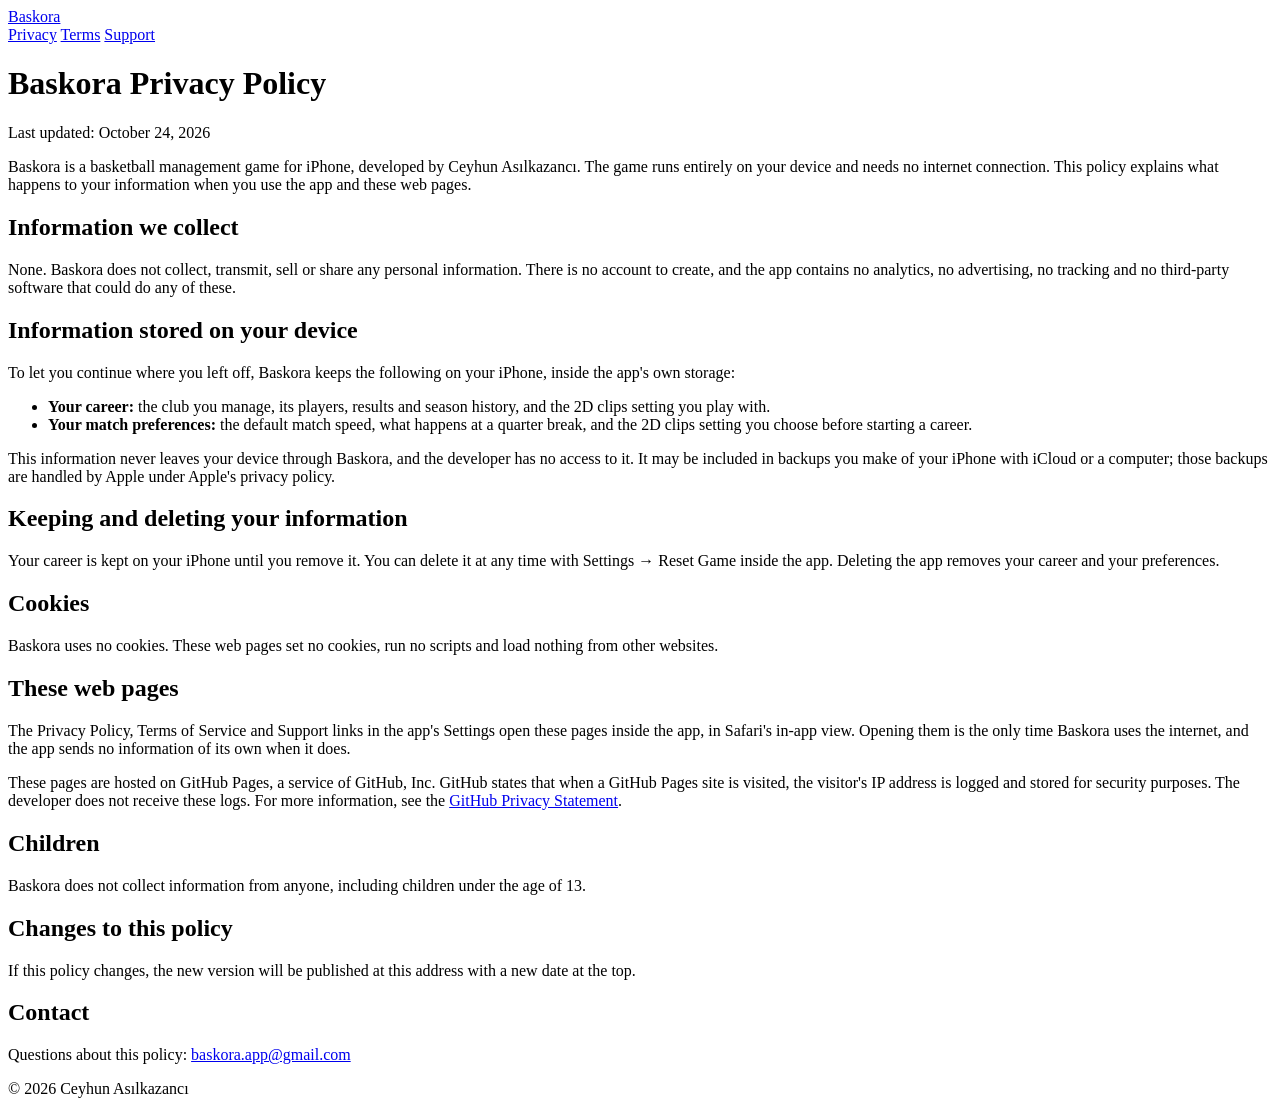
==== privacy.html @ f0aed23e "Add files via upload" ====
<!doctype html>
<html lang="en">
<head>
<meta charset="utf-8">
<meta name="viewport" content="width=device-width, initial-scale=1, viewport-fit=cover">
<title>Baskora Privacy Policy</title>
<meta name="description" content="Baskora collects no personal information. What the app keeps on your iPhone, and how these pages are hosted.">
<link rel="icon" type="image/png" href="favicon.png">
<link rel="apple-touch-icon" href="icon-192.png">
<link rel="stylesheet" href="style.css">
</head>
<body>
<div class="page">
  <header class="site">
    <a class="brand" href="./"><img src="icon-192.png" alt="">Baskora</a>
    <nav class="site" aria-label="Pages">
      <a href="privacy.html" aria-current="page">Privacy</a>
      <a href="terms.html">Terms</a>
      <a href="support.html">Support</a>
    </nav>
  </header>

  <main>
    <h1>Baskora Privacy Policy</h1>
    <p class="updated">Last updated: October 24, 2026</p>

    <p>Baskora is a basketball management game for iPhone, developed by Ceyhun Asılkazancı. The game runs entirely on your device and needs no internet connection. This policy explains what happens to your information when you use the app and these web pages.</p>

    <h2>Information we collect</h2>
    <p>None. Baskora does not collect, transmit, sell or share any personal information. There is no account to create, and the app contains no analytics, no advertising, no tracking and no third-party software that could do any of these.</p>

    <h2>Information stored on your device</h2>
    <p>To let you continue where you left off, Baskora keeps the following on your iPhone, inside the app's own storage:</p>
    <ul>
      <li><strong>Your career:</strong> the club you manage, its players, results and season history, and the 2D clips setting you play with.</li>
      <li><strong>Your match preferences:</strong> the default match speed, what happens at a quarter break, and the 2D clips setting you choose before starting a career.</li>
    </ul>
    <p>This information never leaves your device through Baskora, and the developer has no access to it. It may be included in backups you make of your iPhone with iCloud or a computer; those backups are handled by Apple under Apple's privacy policy.</p>

    <h2>Keeping and deleting your information</h2>
    <p>Your career is kept on your iPhone until you remove it. You can delete it at any time with Settings → Reset Game inside the app. Deleting the app removes your career and your preferences.</p>

    <h2>Cookies</h2>
    <p>Baskora uses no cookies. These web pages set no cookies, run no scripts and load nothing from other websites.</p>

    <h2>These web pages</h2>
    <p>The Privacy Policy, Terms of Service and Support links in the app's Settings open these pages inside the app, in Safari's in-app view. Opening them is the only time Baskora uses the internet, and the app sends no information of its own when it does.</p>
    <p>These pages are hosted on GitHub Pages, a service of GitHub, Inc. GitHub states that when a GitHub Pages site is visited, the visitor's IP address is logged and stored for security purposes. The developer does not receive these logs. For more information, see the <a href="https://docs.github.com/en/site-policy/privacy-policies/github-general-privacy-statement">GitHub Privacy Statement</a>.</p>

    <h2>Children</h2>
    <p>Baskora does not collect information from anyone, including children under the age of 13.</p>

    <h2>Changes to this policy</h2>
    <p>If this policy changes, the new version will be published at this address with a new date at the top.</p>

    <h2>Contact</h2>
    <div class="contact">
      <p>Questions about this policy: <a href="mailto:baskora.app@gmail.com">baskora.app@gmail.com</a></p>
    </div>
  </main>

  <footer class="site">© 2026 Ceyhun Asılkazancı</footer>
</div>
</body>
</html>
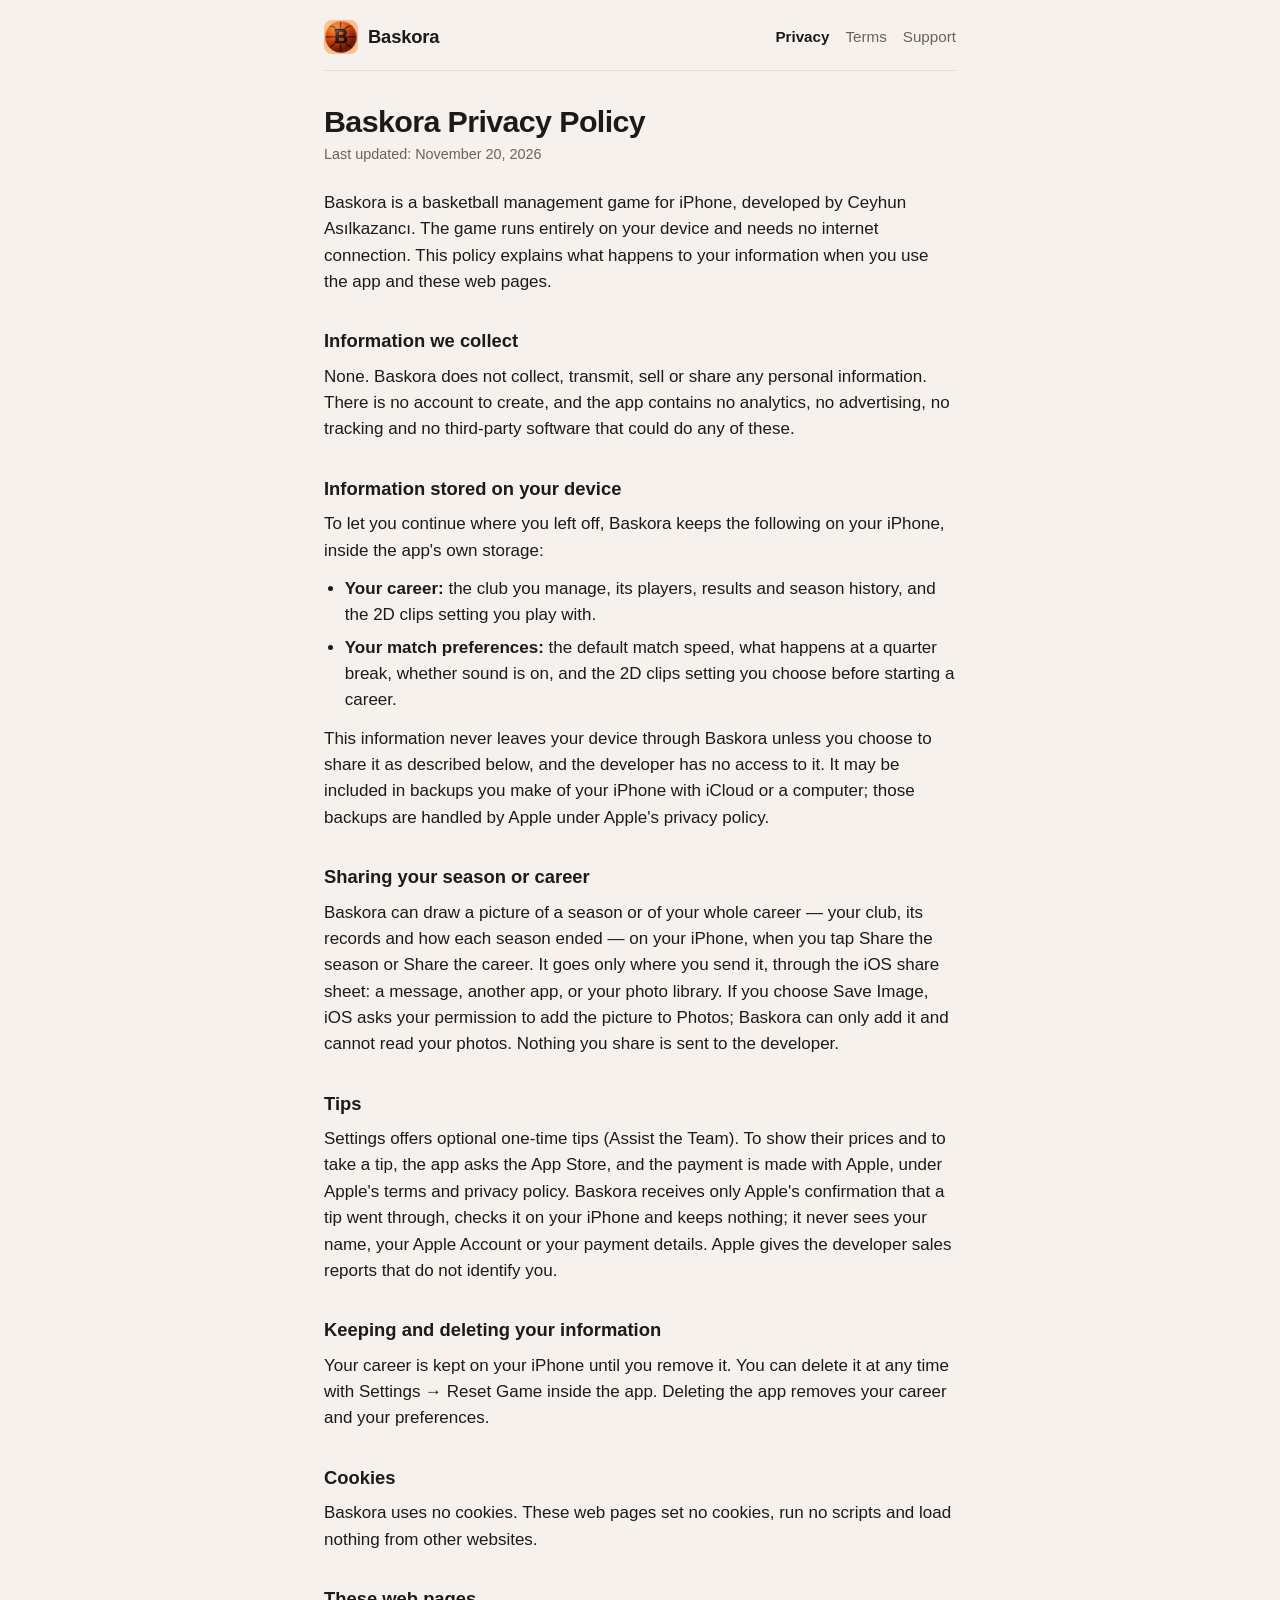
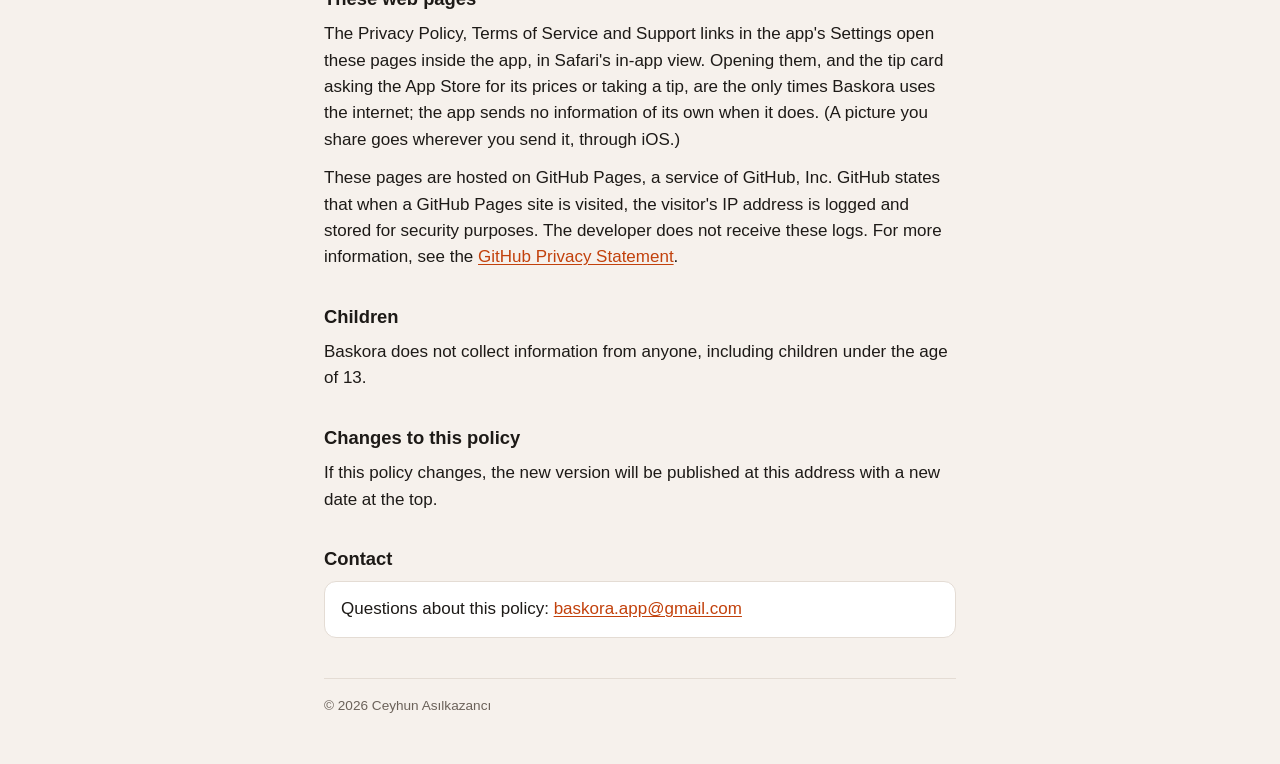
==== commit 91cef56b: "Update privacy.html" ====
--- a/privacy.html
+++ b/privacy.html
@@ -22,7 +22,7 @@
 
   <main>
     <h1>Baskora Privacy Policy</h1>
-    <p class="updated">Last updated: October 24, 2026</p>
+    <p class="updated">Last updated: November 20, 2026</p>
 
     <p>Baskora is a basketball management game for iPhone, developed by Ceyhun Asılkazancı. The game runs entirely on your device and needs no internet connection. This policy explains what happens to your information when you use the app and these web pages.</p>
 
@@ -33,9 +33,15 @@
     <p>To let you continue where you left off, Baskora keeps the following on your iPhone, inside the app's own storage:</p>
     <ul>
       <li><strong>Your career:</strong> the club you manage, its players, results and season history, and the 2D clips setting you play with.</li>
-      <li><strong>Your match preferences:</strong> the default match speed, what happens at a quarter break, and the 2D clips setting you choose before starting a career.</li>
+      <li><strong>Your match preferences:</strong> the default match speed, what happens at a quarter break, whether sound is on, and the 2D clips setting you choose before starting a career.</li>
     </ul>
-    <p>This information never leaves your device through Baskora, and the developer has no access to it. It may be included in backups you make of your iPhone with iCloud or a computer; those backups are handled by Apple under Apple's privacy policy.</p>
+    <p>This information never leaves your device through Baskora unless you choose to share it as described below, and the developer has no access to it. It may be included in backups you make of your iPhone with iCloud or a computer; those backups are handled by Apple under Apple's privacy policy.</p>
+
+    <h2>Sharing your season or career</h2>
+    <p>Baskora can draw a picture of a season or of your whole career — your club, its records and how each season ended — on your iPhone, when you tap Share the season or Share the career. It goes only where you send it, through the iOS share sheet: a message, another app, or your photo library. If you choose Save Image, iOS asks your permission to add the picture to Photos; Baskora can only add it and cannot read your photos. Nothing you share is sent to the developer.</p>
+
+    <h2>Tips</h2>
+    <p>Settings offers optional one-time tips (Assist the Team). To show their prices and to take a tip, the app asks the App Store, and the payment is made with Apple, under Apple's terms and privacy policy. Baskora receives only Apple's confirmation that a tip went through, checks it on your iPhone and keeps nothing; it never sees your name, your Apple Account or your payment details. Apple gives the developer sales reports that do not identify you.</p>
 
     <h2>Keeping and deleting your information</h2>
     <p>Your career is kept on your iPhone until you remove it. You can delete it at any time with Settings → Reset Game inside the app. Deleting the app removes your career and your preferences.</p>
@@ -44,7 +50,7 @@
     <p>Baskora uses no cookies. These web pages set no cookies, run no scripts and load nothing from other websites.</p>
 
     <h2>These web pages</h2>
-    <p>The Privacy Policy, Terms of Service and Support links in the app's Settings open these pages inside the app, in Safari's in-app view. Opening them is the only time Baskora uses the internet, and the app sends no information of its own when it does.</p>
+    <p>The Privacy Policy, Terms of Service and Support links in the app's Settings open these pages inside the app, in Safari's in-app view. Opening them, and the tip card asking the App Store for its prices or taking a tip, are the only times Baskora uses the internet; the app sends no information of its own when it does. (A picture you share goes wherever you send it, through iOS.)</p>
     <p>These pages are hosted on GitHub Pages, a service of GitHub, Inc. GitHub states that when a GitHub Pages site is visited, the visitor's IP address is logged and stored for security purposes. The developer does not receive these logs. For more information, see the <a href="https://docs.github.com/en/site-policy/privacy-policies/github-general-privacy-statement">GitHub Privacy Statement</a>.</p>
 
     <h2>Children</h2>
--- a/style.css
+++ b/style.css
@@ -0,0 +1,147 @@
+/* Baskora's pages: the app's dark court and its ball's orange, read on a phone first.
+   System fonts only and nothing loaded from anywhere else — the privacy policy promises it. */
+:root {
+  --ground: #f6f1ec;
+  --surface: #ffffff;
+  --ink: #1d1a17;
+  --muted: #6b625a;
+  --line: #e4dcd4;
+  --accent: #c2410c;
+  color-scheme: light;
+}
+@media (prefers-color-scheme: dark) {
+  :root {
+    --ground: #0d0c0b;
+    --surface: #1c1b1a;
+    --ink: #f3efeb;
+    --muted: #a8a19a;
+    --line: #2e2c2a;
+    --accent: #ff8a3d;
+    color-scheme: dark;
+  }
+}
+
+* { box-sizing: border-box; }
+
+html { -webkit-text-size-adjust: 100%; }
+
+body {
+  margin: 0;
+  background: var(--ground);
+  color: var(--ink);
+  font: 17px/1.55 -apple-system, BlinkMacSystemFont, "SF Pro Text", "Segoe UI", Roboto, "Helvetica Neue", Arial, sans-serif;
+}
+
+.page {
+  max-width: 42rem;
+  margin: 0 auto;
+  padding-block: 20px 48px;
+  padding-left: max(20px, env(safe-area-inset-left, 0px));
+  padding-right: max(20px, env(safe-area-inset-right, 0px));
+}
+
+header.site {
+  display: flex;
+  align-items: center;
+  justify-content: space-between;
+  gap: 12px;
+  flex-wrap: wrap;
+  padding-bottom: 16px;
+  border-bottom: 1px solid var(--line);
+}
+
+.brand {
+  display: flex;
+  align-items: center;
+  gap: 10px;
+  color: var(--ink);
+  text-decoration: none;
+  font-weight: 700;
+  font-size: 1.15rem;
+  letter-spacing: -0.01em;
+}
+
+.brand img { width: 34px; height: 34px; border-radius: 8px; }
+
+nav.site { display: flex; gap: 16px; font-size: 0.95rem; }
+
+nav.site a { color: var(--muted); text-decoration: none; }
+
+nav.site a[aria-current="page"] { color: var(--ink); font-weight: 600; }
+
+nav.site a:hover, nav.site a:focus-visible { color: var(--accent); }
+
+main { padding-top: 8px; }
+
+h1 {
+  font-size: 1.9rem;
+  line-height: 1.2;
+  letter-spacing: -0.02em;
+  margin: 24px 0 4px;
+  text-wrap: balance;
+}
+
+.updated { color: var(--muted); font-size: 0.9rem; margin: 0 0 24px; }
+
+h2 {
+  font-size: 1.15rem;
+  margin: 32px 0 8px;
+  text-wrap: balance;
+}
+
+h3 { font-size: 1rem; margin: 22px 0 4px; }
+
+p, ul, ol { margin: 0 0 12px; }
+
+ul, ol { padding-left: 1.3rem; }
+
+li { margin-bottom: 6px; }
+
+a { color: var(--accent); text-underline-offset: 2px; }
+
+a:focus-visible { outline: 2px solid var(--accent); outline-offset: 2px; border-radius: 3px; }
+
+.contact {
+  background: var(--surface);
+  border: 1px solid var(--line);
+  border-radius: 12px;
+  padding: 14px 16px;
+  margin-top: 8px;
+}
+
+.contact p { margin: 0; }
+
+.lead { font-size: 1.1rem; color: var(--ink); }
+
+.links { list-style: none; padding: 0; display: grid; gap: 10px; }
+
+.links a {
+  display: block;
+  background: var(--surface);
+  border: 1px solid var(--line);
+  border-radius: 12px;
+  padding: 14px 16px;
+  text-decoration: none;
+  color: var(--ink);
+  font-weight: 600;
+}
+
+.links a span { display: block; color: var(--muted); font-weight: 400; font-size: 0.92rem; margin-top: 2px; }
+
+.links a:hover, .links a:focus-visible { border-color: var(--accent); }
+
+.hero { display: flex; align-items: center; gap: 16px; margin-top: 28px; }
+
+.hero img { width: 76px; height: 76px; border-radius: 18px; }
+
+.hero h1 { margin: 0; }
+
+.hero + .lead { margin-top: 18px; }
+
+footer.site {
+  margin-top: 40px;
+  padding-top: 16px;
+  border-top: 1px solid var(--line);
+  color: var(--muted);
+  font-size: 0.85rem;
+}
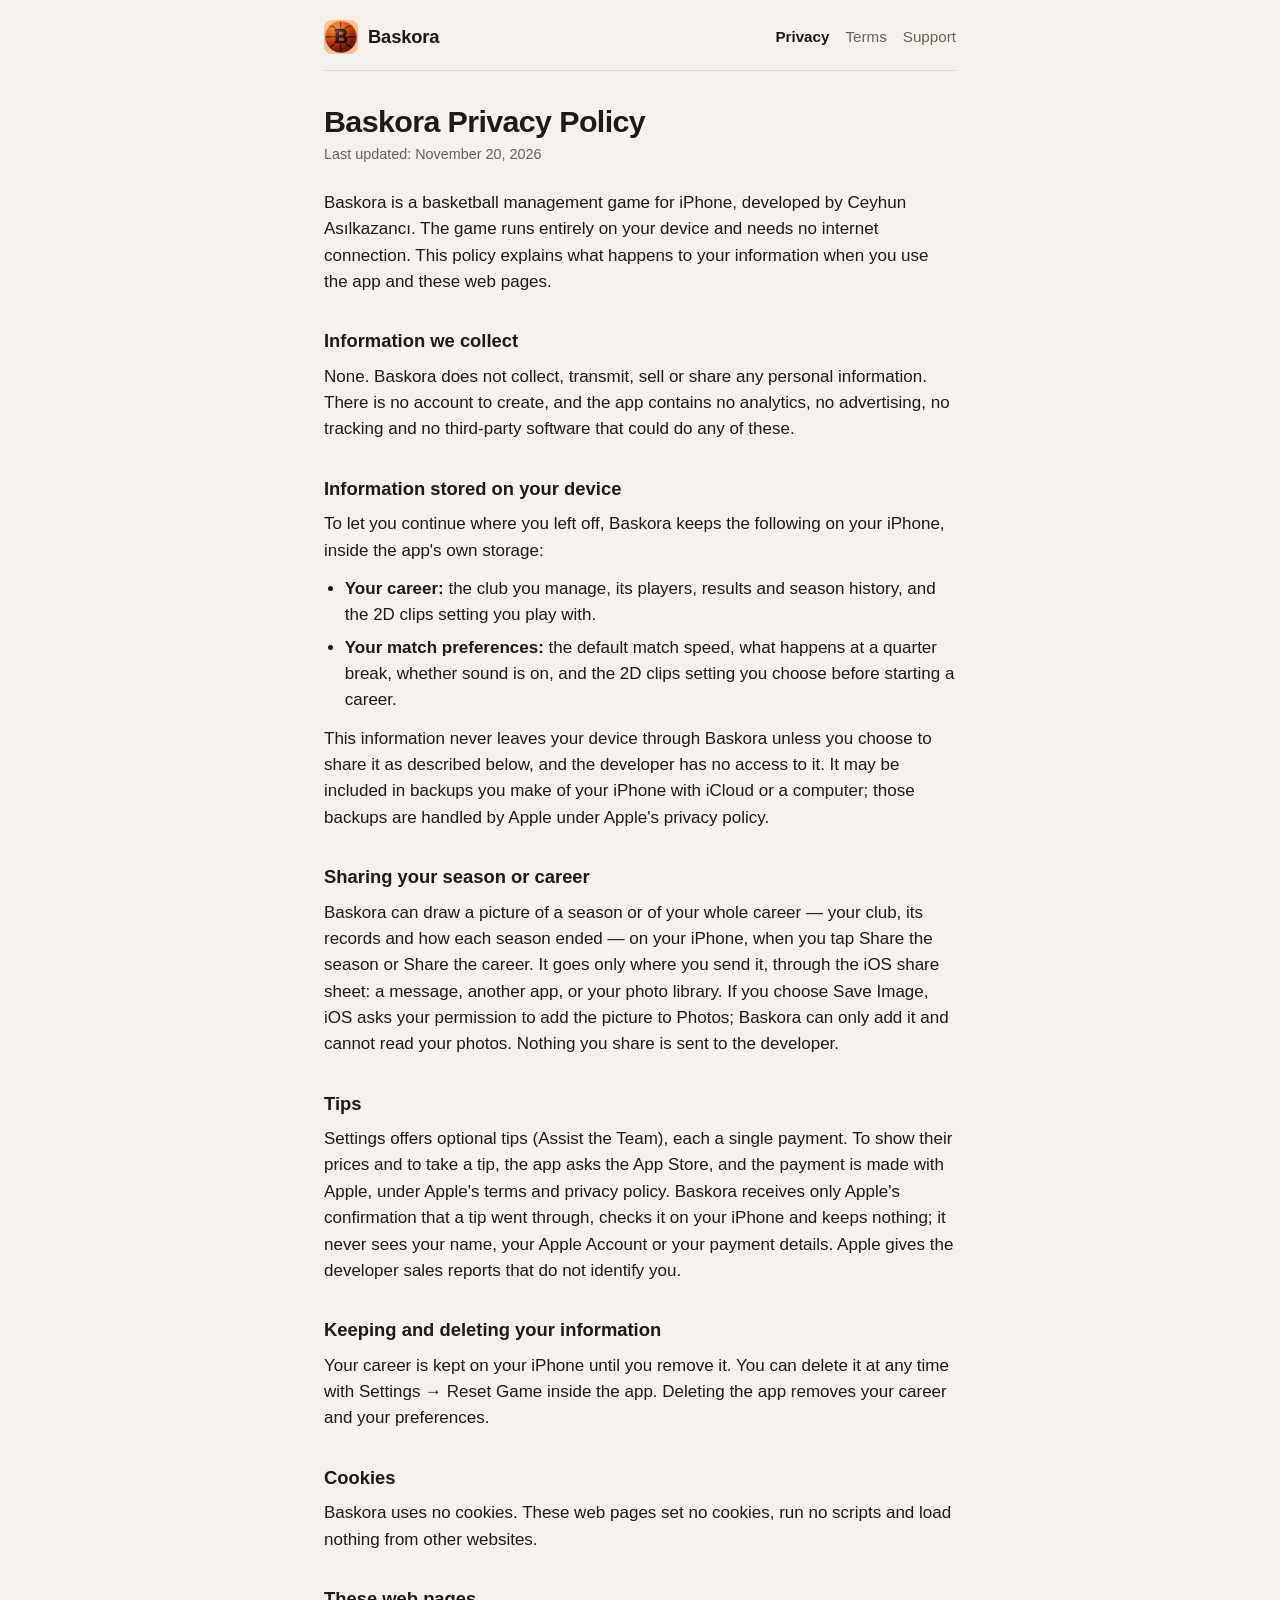
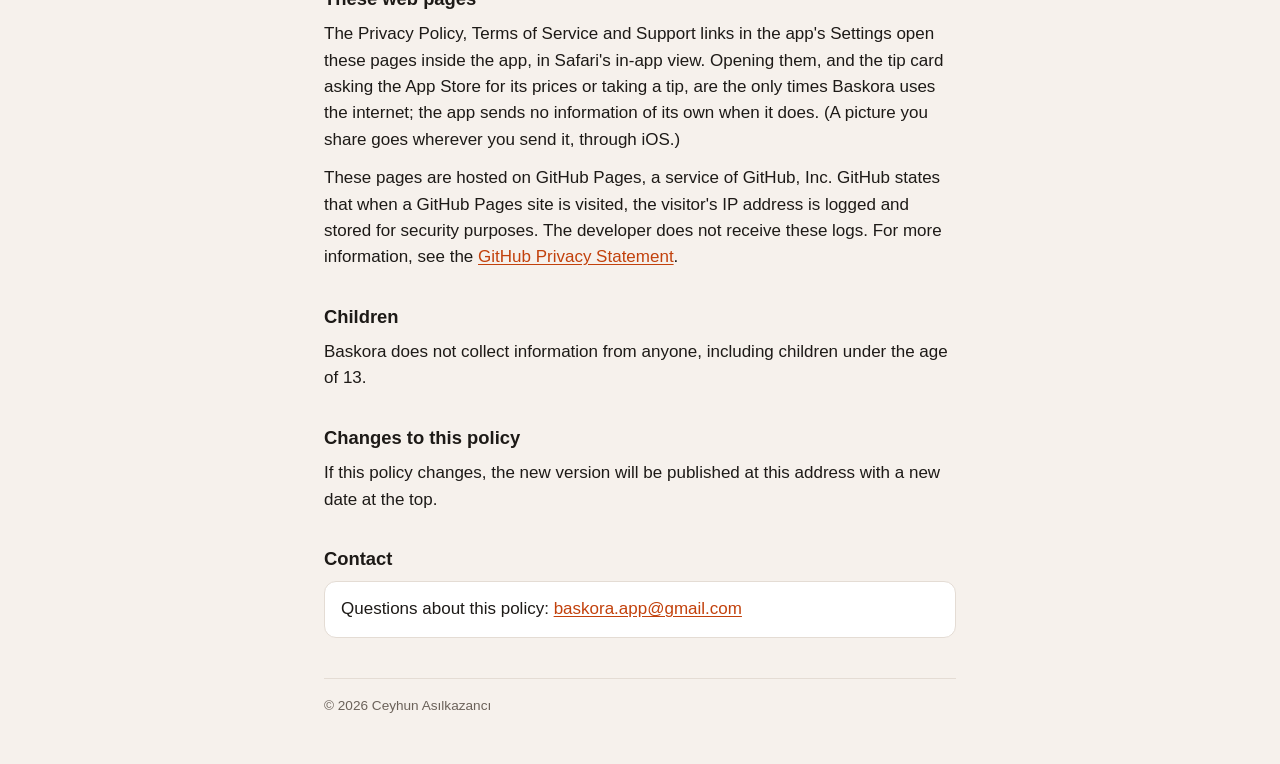
==== commit 92e2044e: "Update privacy.html" ====
--- a/privacy.html
+++ b/privacy.html
@@ -41,7 +41,7 @@
     <p>Baskora can draw a picture of a season or of your whole career — your club, its records and how each season ended — on your iPhone, when you tap Share the season or Share the career. It goes only where you send it, through the iOS share sheet: a message, another app, or your photo library. If you choose Save Image, iOS asks your permission to add the picture to Photos; Baskora can only add it and cannot read your photos. Nothing you share is sent to the developer.</p>
 
     <h2>Tips</h2>
-    <p>Settings offers optional one-time tips (Assist the Team). To show their prices and to take a tip, the app asks the App Store, and the payment is made with Apple, under Apple's terms and privacy policy. Baskora receives only Apple's confirmation that a tip went through, checks it on your iPhone and keeps nothing; it never sees your name, your Apple Account or your payment details. Apple gives the developer sales reports that do not identify you.</p>
+    <p>Settings offers optional tips (Assist the Team), each a single payment. To show their prices and to take a tip, the app asks the App Store, and the payment is made with Apple, under Apple's terms and privacy policy. Baskora receives only Apple's confirmation that a tip went through, checks it on your iPhone and keeps nothing; it never sees your name, your Apple Account or your payment details. Apple gives the developer sales reports that do not identify you.</p>
 
     <h2>Keeping and deleting your information</h2>
     <p>Your career is kept on your iPhone until you remove it. You can delete it at any time with Settings → Reset Game inside the app. Deleting the app removes your career and your preferences.</p>
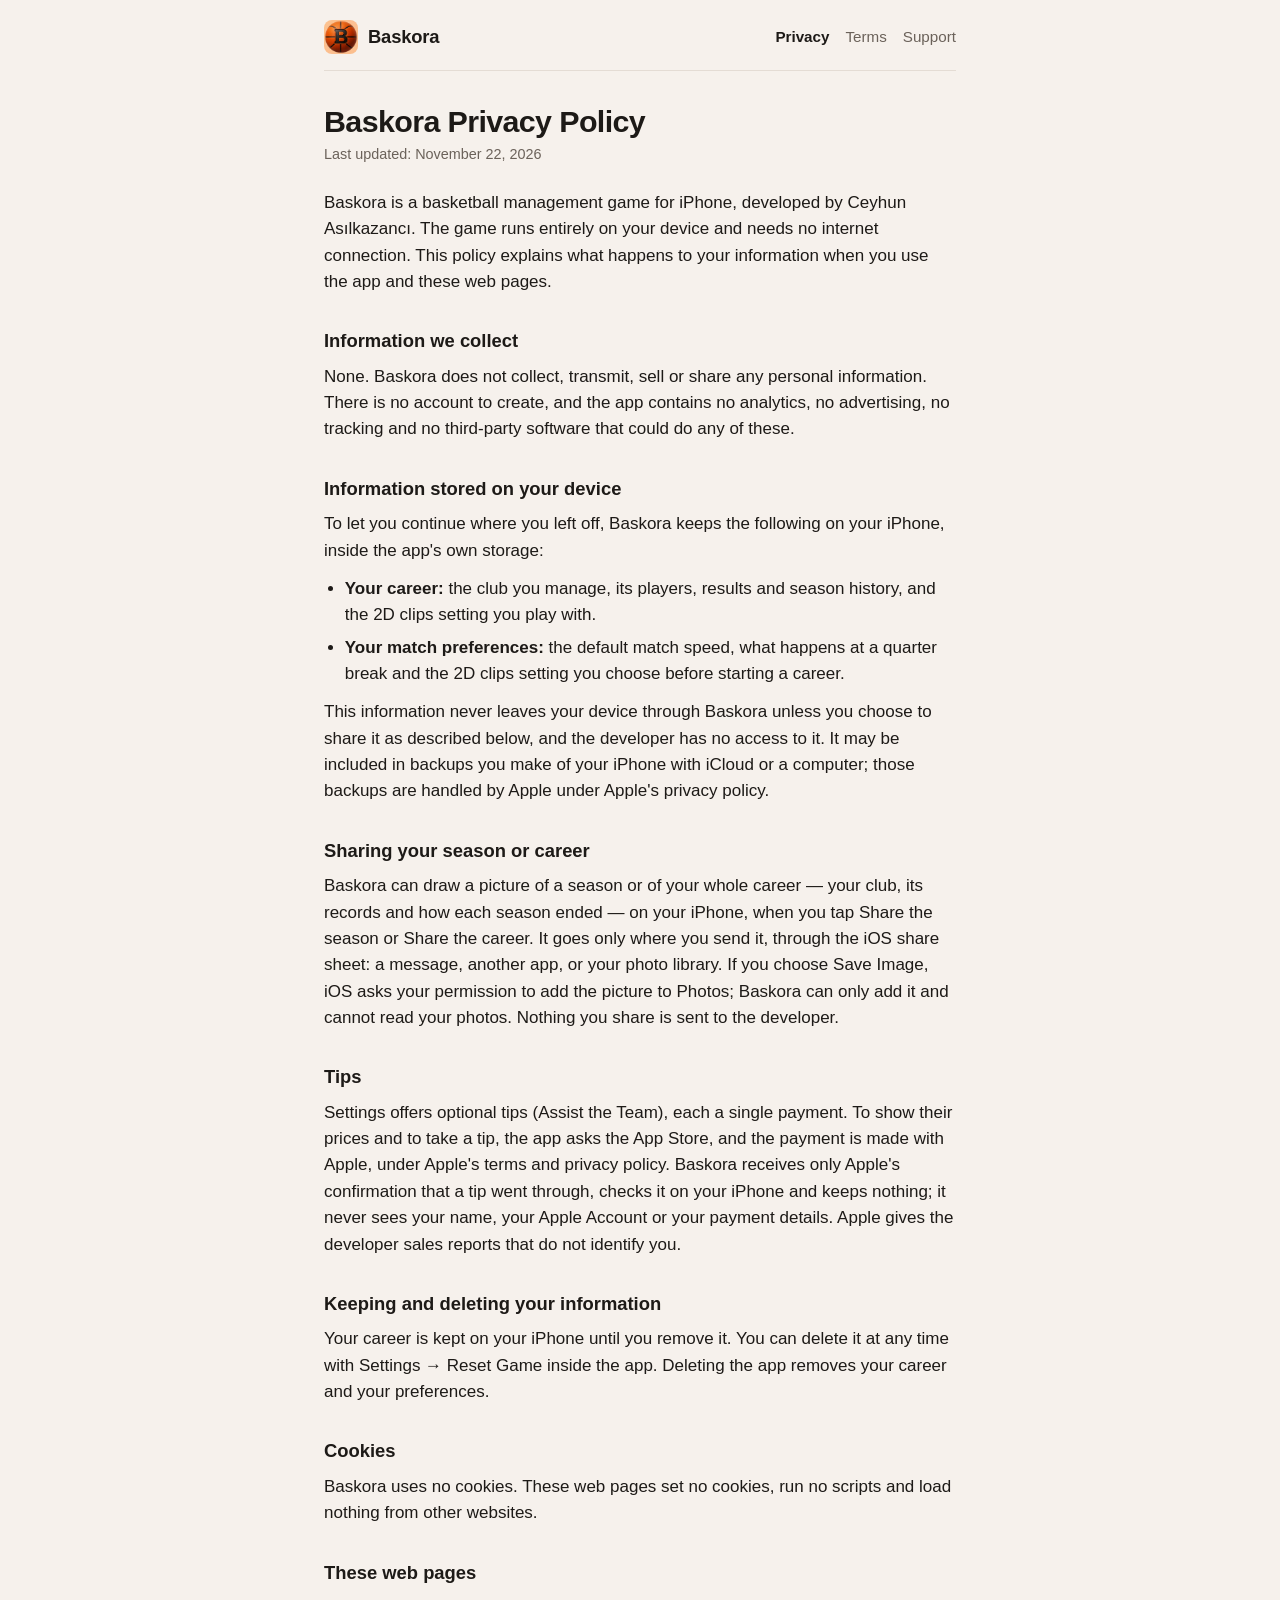
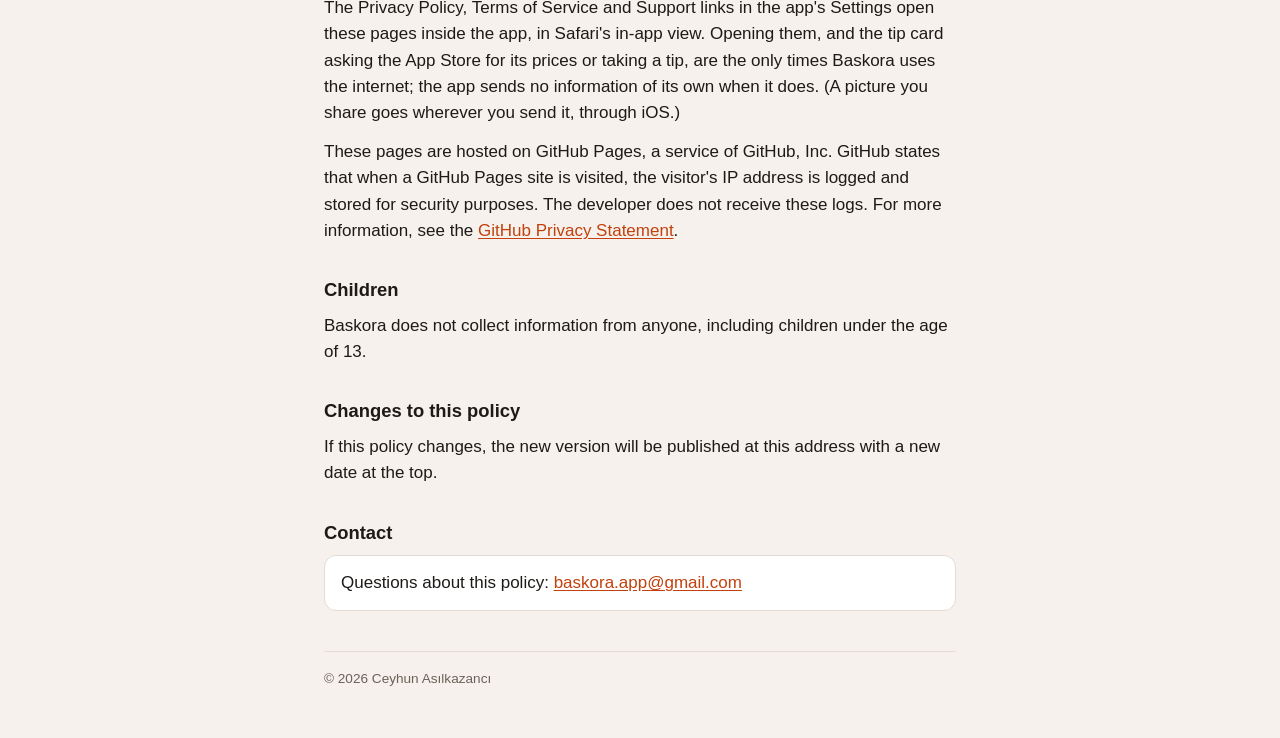
==== commit b7b64bf4: "Update privacy.html" ====
--- a/privacy.html
+++ b/privacy.html
@@ -22,7 +22,7 @@
 
   <main>
     <h1>Baskora Privacy Policy</h1>
-    <p class="updated">Last updated: November 20, 2026</p>
+    <p class="updated">Last updated: November 22, 2026</p>
 
     <p>Baskora is a basketball management game for iPhone, developed by Ceyhun Asılkazancı. The game runs entirely on your device and needs no internet connection. This policy explains what happens to your information when you use the app and these web pages.</p>
 
@@ -33,7 +33,7 @@
     <p>To let you continue where you left off, Baskora keeps the following on your iPhone, inside the app's own storage:</p>
     <ul>
       <li><strong>Your career:</strong> the club you manage, its players, results and season history, and the 2D clips setting you play with.</li>
-      <li><strong>Your match preferences:</strong> the default match speed, what happens at a quarter break, whether sound is on, and the 2D clips setting you choose before starting a career.</li>
+      <li><strong>Your match preferences:</strong> the default match speed, what happens at a quarter break and the 2D clips setting you choose before starting a career.</li>
     </ul>
     <p>This information never leaves your device through Baskora unless you choose to share it as described below, and the developer has no access to it. It may be included in backups you make of your iPhone with iCloud or a computer; those backups are handled by Apple under Apple's privacy policy.</p>
 
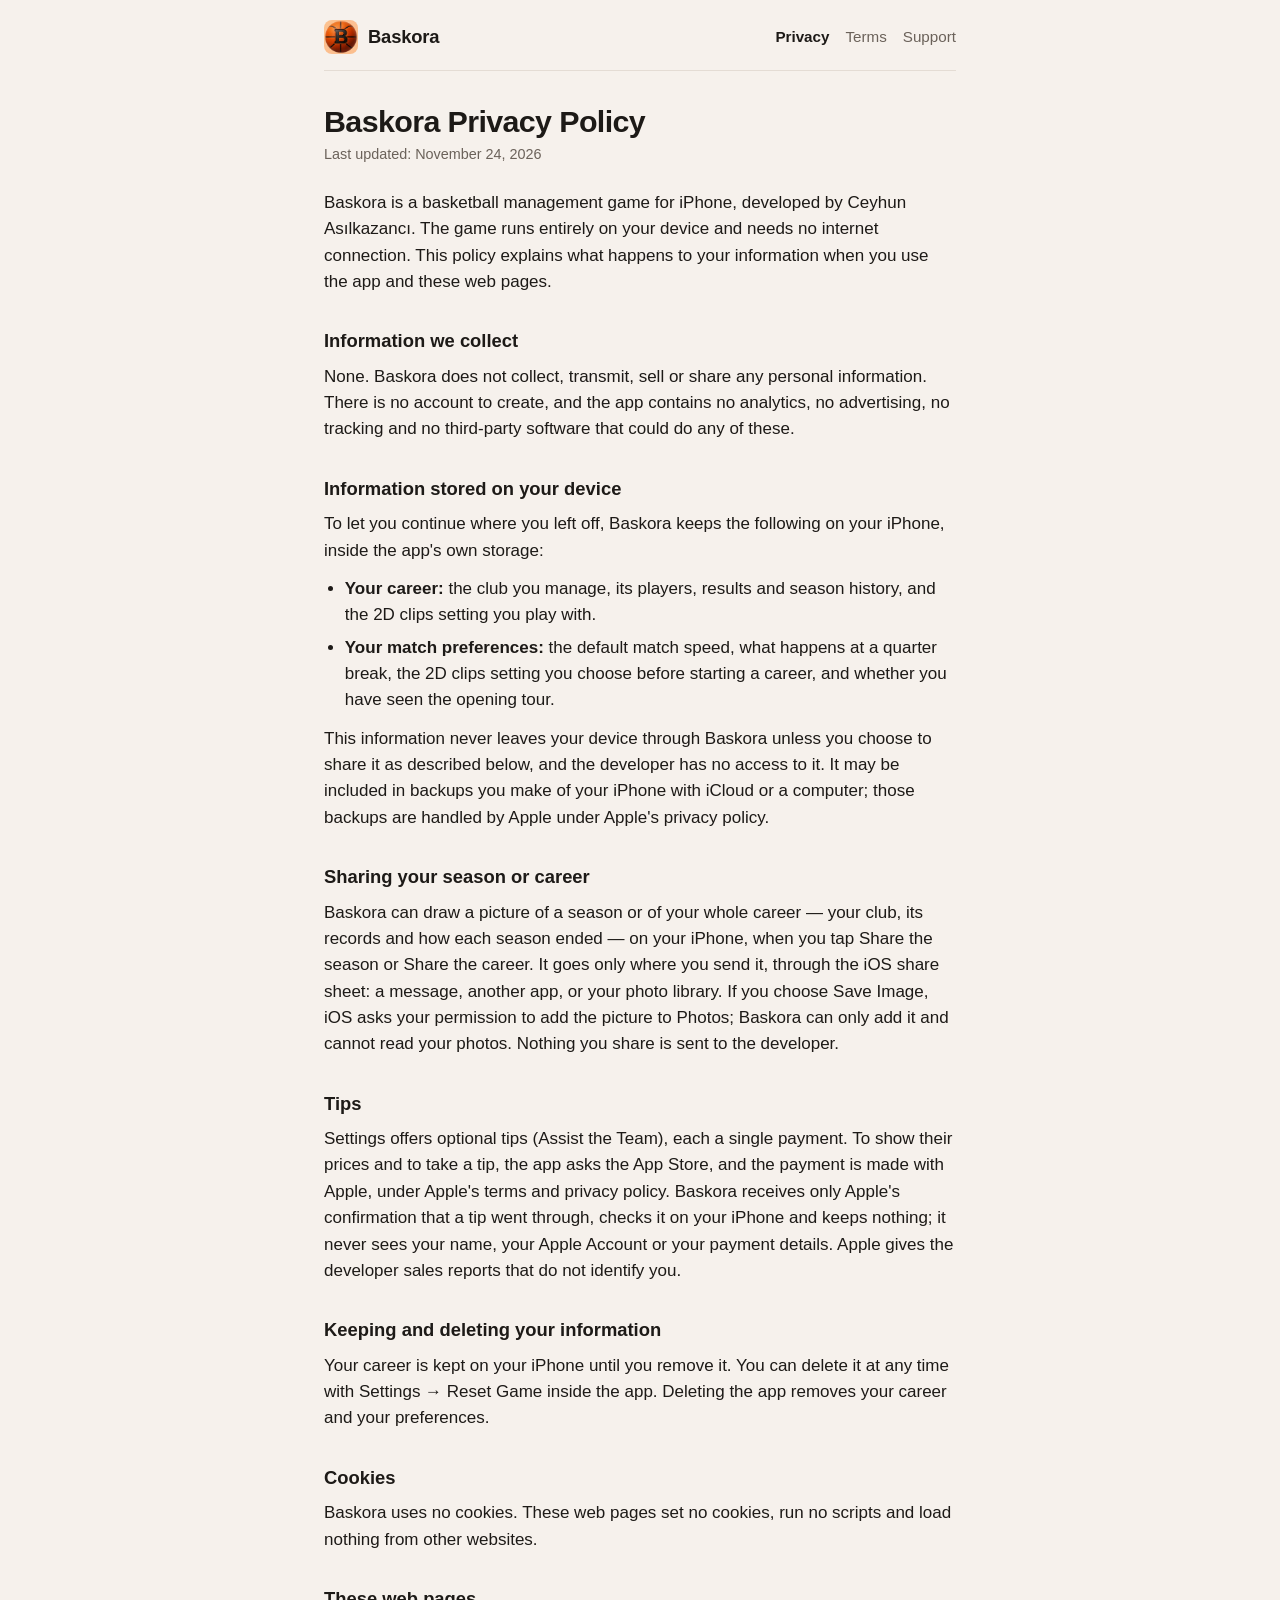
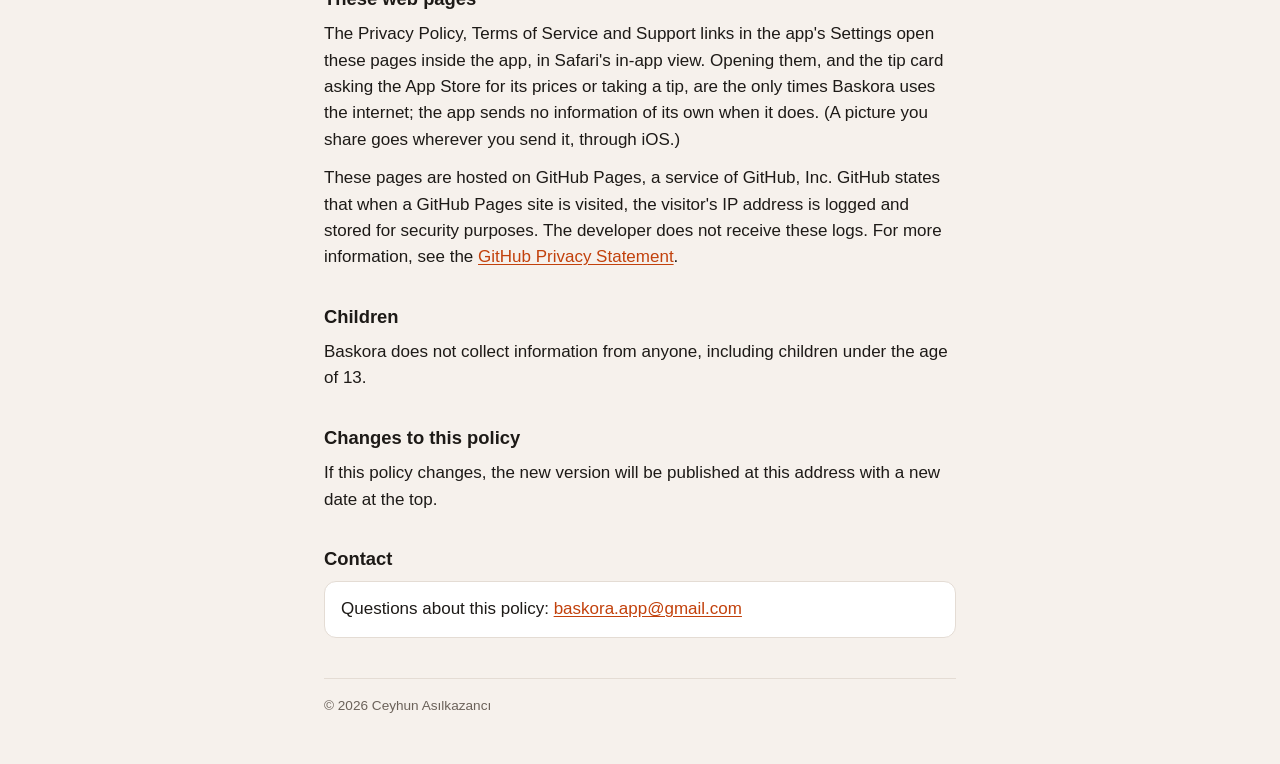
==== commit b4ea0e3d: "Update privacy.html" ====
--- a/privacy.html
+++ b/privacy.html
@@ -22,7 +22,7 @@
 
   <main>
     <h1>Baskora Privacy Policy</h1>
-    <p class="updated">Last updated: November 22, 2026</p>
+    <p class="updated">Last updated: November 24, 2026</p>
 
     <p>Baskora is a basketball management game for iPhone, developed by Ceyhun Asılkazancı. The game runs entirely on your device and needs no internet connection. This policy explains what happens to your information when you use the app and these web pages.</p>
 
@@ -33,7 +33,7 @@
     <p>To let you continue where you left off, Baskora keeps the following on your iPhone, inside the app's own storage:</p>
     <ul>
       <li><strong>Your career:</strong> the club you manage, its players, results and season history, and the 2D clips setting you play with.</li>
-      <li><strong>Your match preferences:</strong> the default match speed, what happens at a quarter break and the 2D clips setting you choose before starting a career.</li>
+      <li><strong>Your match preferences:</strong> the default match speed, what happens at a quarter break, the 2D clips setting you choose before starting a career, and whether you have seen the opening tour.</li>
     </ul>
     <p>This information never leaves your device through Baskora unless you choose to share it as described below, and the developer has no access to it. It may be included in backups you make of your iPhone with iCloud or a computer; those backups are handled by Apple under Apple's privacy policy.</p>
 
